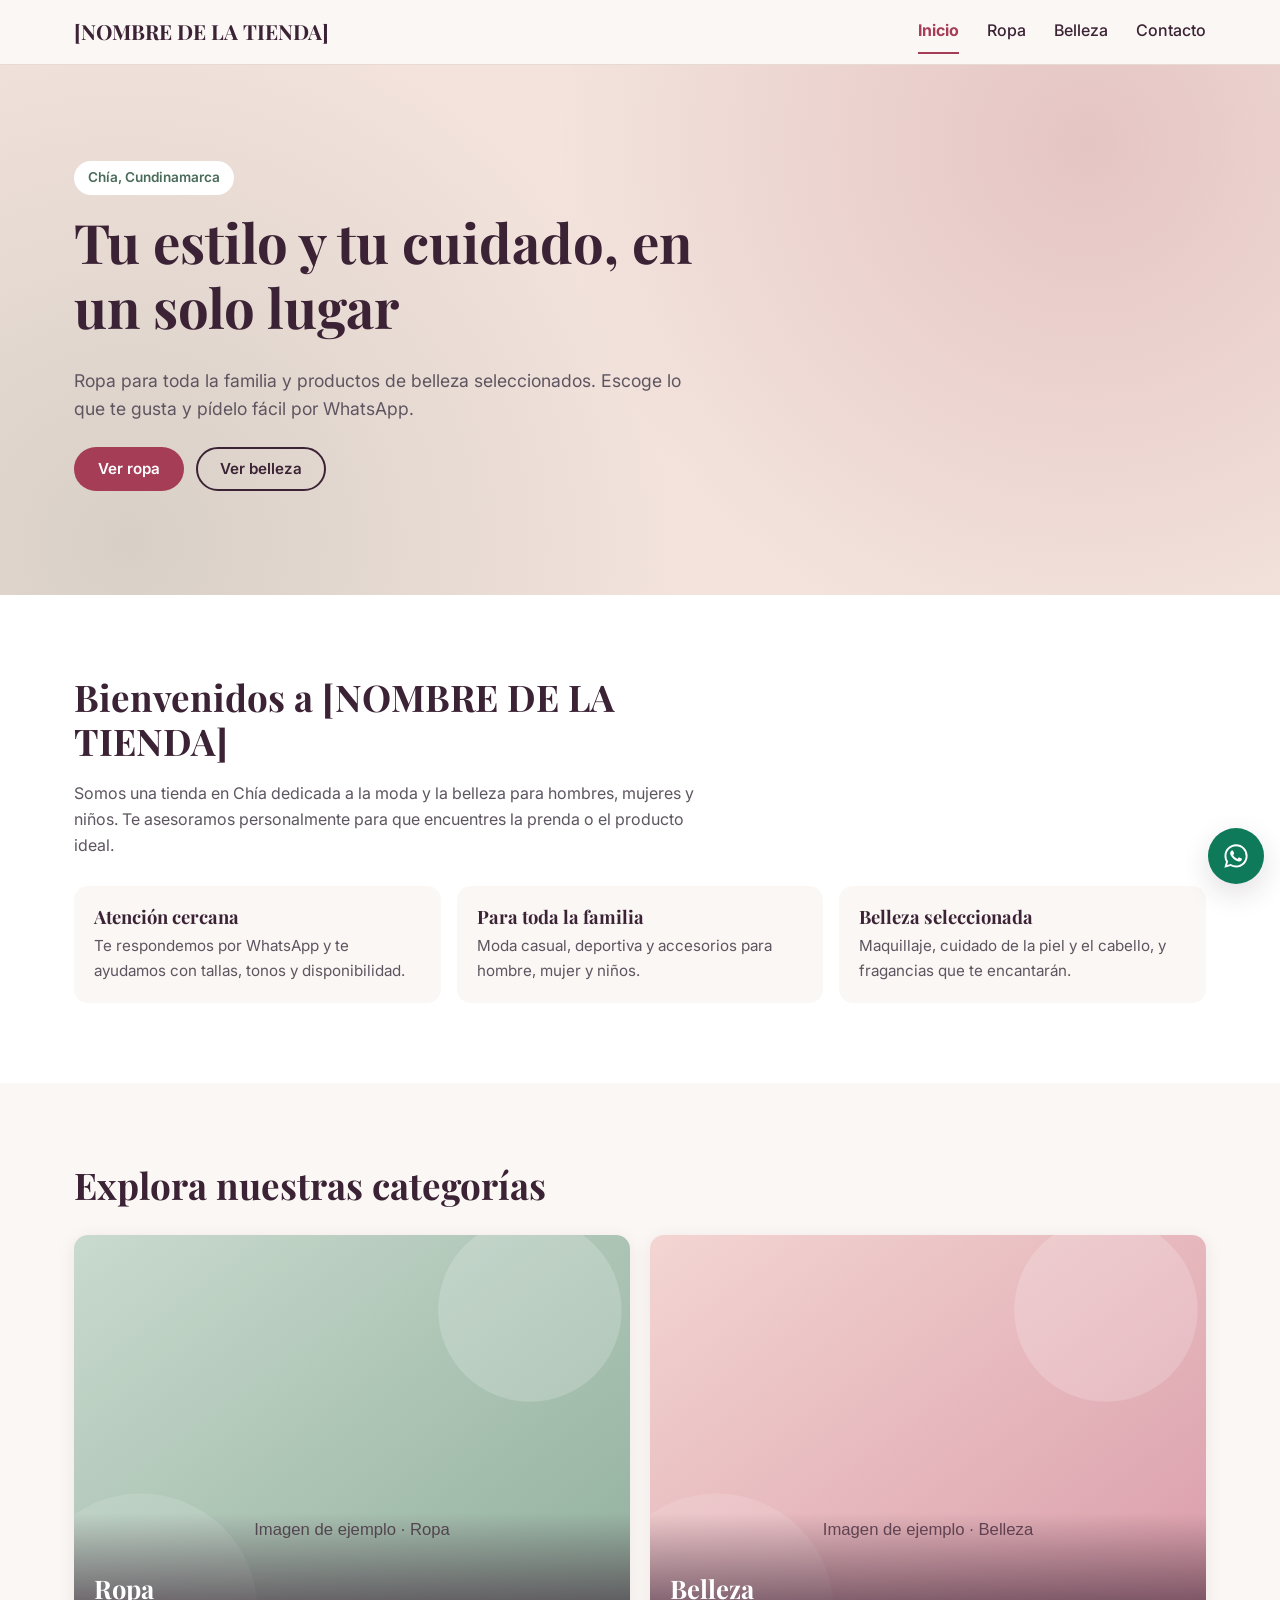
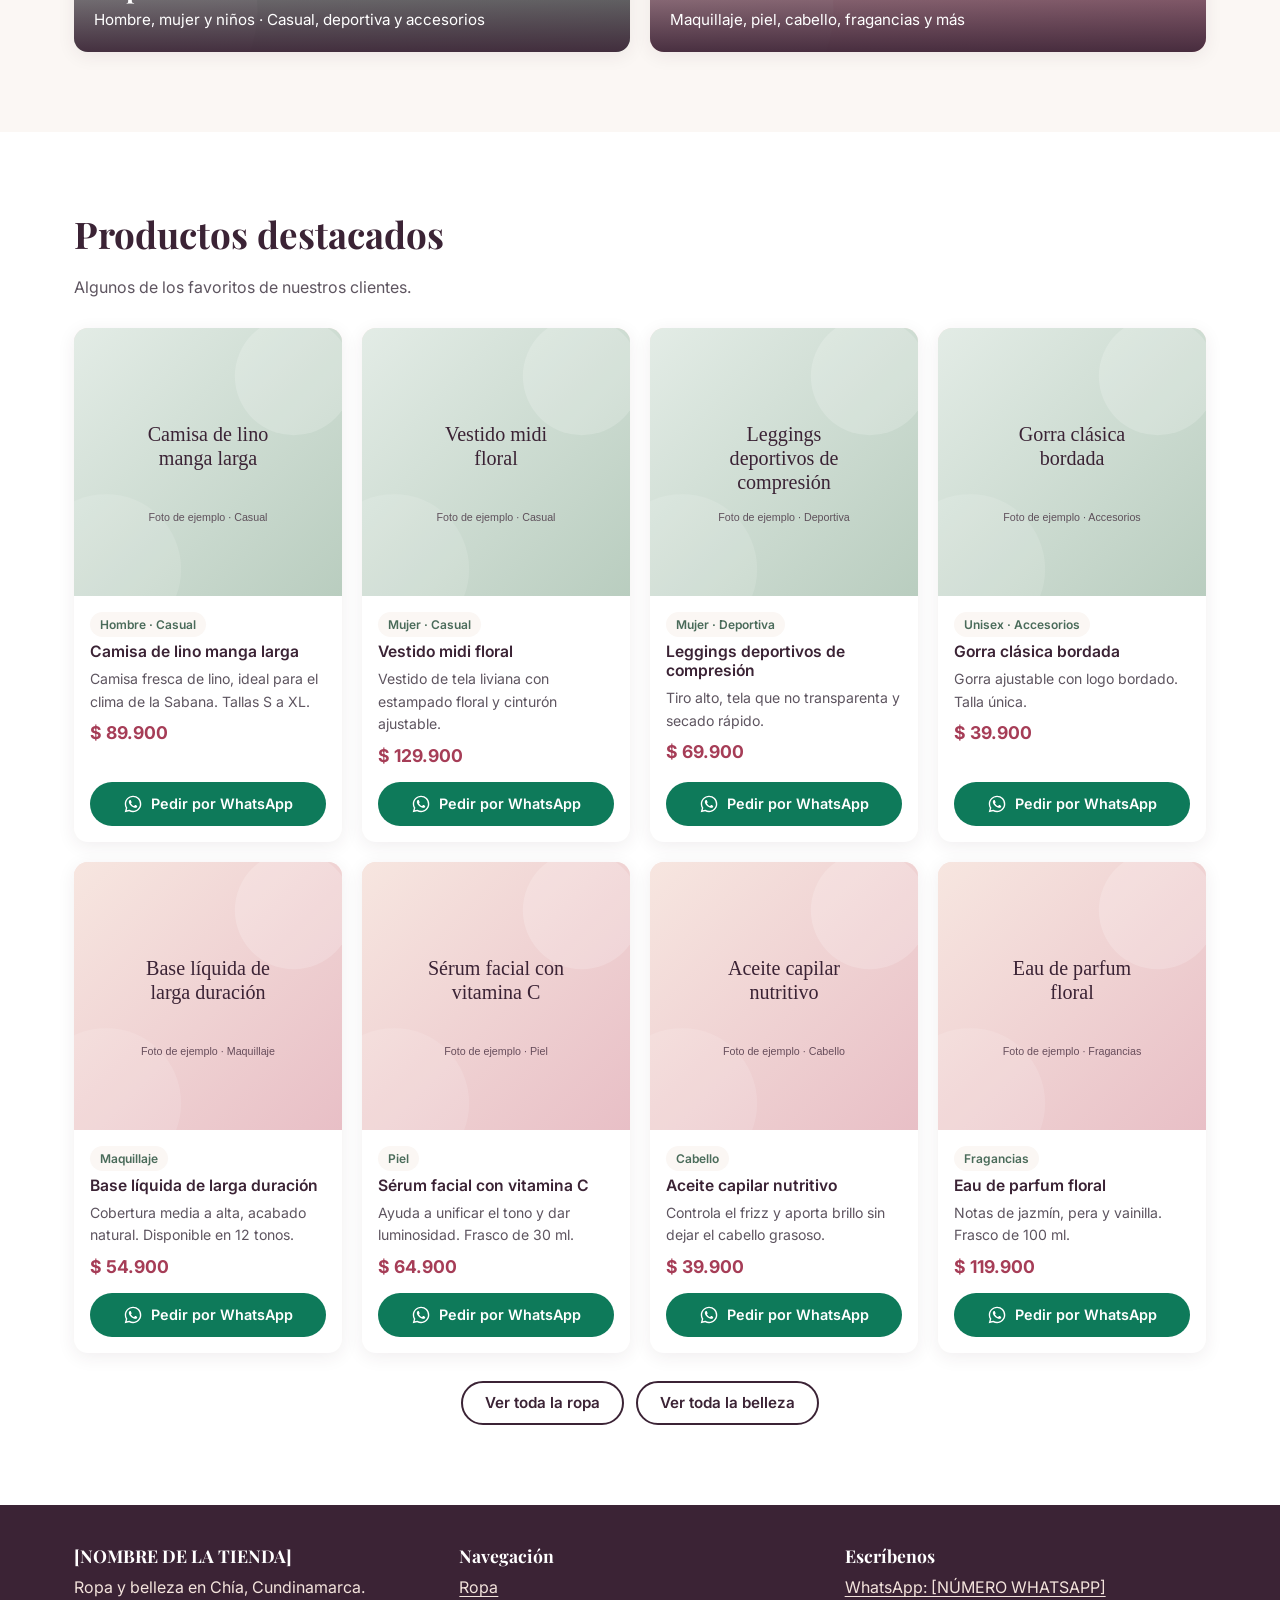
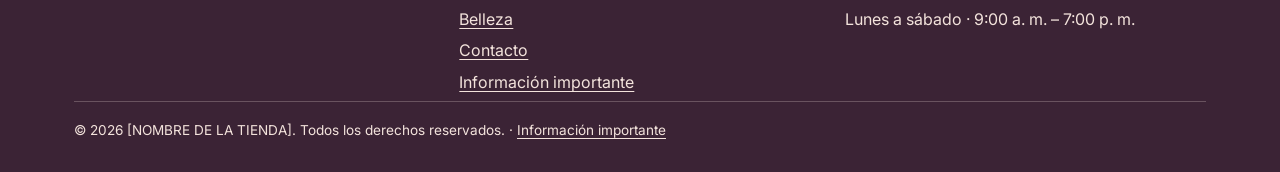
==== index.html @ 00185115 "Sitio web de tienda de ropa y belleza en HTML, CSS y JS puro - Páginas: inicio, ropa, belleza, conta" ====
<!DOCTYPE html>
<html lang="es-CO">
<head>
  <meta charset="UTF-8">
  <meta name="viewport" content="width=device-width, initial-scale=1">
  <title>[NOMBRE DE LA TIENDA] | Ropa y belleza en Chía</title>
  <meta name="description" content="[NOMBRE DE LA TIENDA]: ropa para hombre, mujer y niños, maquillaje, cuidado de la piel, cabello y fragancias en Chía, Cundinamarca. Pide por WhatsApp.">
  <meta name="theme-color" content="#3B2335">
  <link rel="icon" href="img/favicon.svg" type="image/svg+xml">
  <link rel="preconnect" href="https://fonts.googleapis.com">
  <link rel="preconnect" href="https://fonts.gstatic.com" crossorigin>
  <link href="https://fonts.googleapis.com/css2?family=Inter:wght@400;500;600;700&family=Playfair+Display:wght@600;700&display=swap" rel="stylesheet">
  <link rel="stylesheet" href="css/styles.css">
</head>
<body>
  <a class="saltar" href="#contenido">Saltar al contenido</a>

  <header class="header">
    <div class="contenedor">
      <a class="logo" href="index.html">[NOMBRE DE LA TIENDA]</a>
      <button class="menu-toggle" type="button" aria-expanded="false" aria-controls="menu-principal" aria-label="Abrir menú">
        <span class="barras" aria-hidden="true"></span>
      </button>
      <nav class="nav" id="menu-principal" aria-label="Principal">
        <ul>
          <li><a href="index.html" aria-current="page">Inicio</a></li>
          <li><a href="ropa.html">Ropa</a></li>
          <li><a href="belleza.html">Belleza</a></li>
          <li><a href="contacto.html">Contacto</a></li>
        </ul>
      </nav>
    </div>
  </header>

  <main id="contenido">
    <!-- Hero -->
    <section class="hero" aria-labelledby="titulo-hero">
      <div class="contenedor">
        <div class="hero-contenido">
          <span class="etiqueta">Chía, Cundinamarca</span>
          <h1 id="titulo-hero">Tu estilo y tu cuidado, en un solo lugar</h1>
          <p>Ropa para toda la familia y productos de belleza seleccionados. Escoge lo que te gusta y pídelo fácil por WhatsApp.</p>
          <div class="hero-acciones">
            <a class="btn btn-primario" href="ropa.html">Ver ropa</a>
            <a class="btn btn-secundario" href="belleza.html">Ver belleza</a>
          </div>
        </div>
      </div>
    </section>

    <!-- Presentación -->
    <section class="seccion seccion-alterna" aria-labelledby="titulo-nosotros">
      <div class="contenedor">
        <div class="seccion-encabezado">
          <h2 id="titulo-nosotros">Bienvenidos a [NOMBRE DE LA TIENDA]</h2>
          <p>Somos una tienda en Chía dedicada a la moda y la belleza para hombres, mujeres y niños. Te asesoramos personalmente para que encuentres la prenda o el producto ideal.</p>
        </div>
        <div class="valores">
          <div class="valor">
            <h3>Atención cercana</h3>
            <p>Te respondemos por WhatsApp y te ayudamos con tallas, tonos y disponibilidad.</p>
          </div>
          <div class="valor">
            <h3>Para toda la familia</h3>
            <p>Moda casual, deportiva y accesorios para hombre, mujer y niños.</p>
          </div>
          <div class="valor">
            <h3>Belleza seleccionada</h3>
            <p>Maquillaje, cuidado de la piel y el cabello, y fragancias que te encantarán.</p>
          </div>
        </div>
      </div>
    </section>

    <!-- Categorías -->
    <section class="seccion" aria-labelledby="titulo-categorias">
      <div class="contenedor">
        <div class="seccion-encabezado">
          <h2 id="titulo-categorias">Explora nuestras categorías</h2>
        </div>
        <div class="categorias">
          <a class="categoria-card" href="ropa.html">
            <img src="img/categoria-ropa.svg" alt="" width="800" height="600">
            <div class="texto">
              <h3>Ropa</h3>
              <p>Hombre, mujer y niños · Casual, deportiva y accesorios</p>
            </div>
          </a>
          <a class="categoria-card" href="belleza.html">
            <img src="img/categoria-belleza.svg" alt="" width="800" height="600">
            <div class="texto">
              <h3>Belleza</h3>
              <p>Maquillaje, piel, cabello, fragancias y más</p>
            </div>
          </a>
        </div>
      </div>
    </section>

    <!-- Destacados -->
    <section class="seccion seccion-alterna" aria-labelledby="titulo-destacados">
      <div class="contenedor">
        <div class="seccion-encabezado">
          <h2 id="titulo-destacados">Productos destacados</h2>
          <p>Algunos de los favoritos de nuestros clientes.</p>
        </div>
        <ul class="grid-productos" data-productos data-destacados data-limite="8" aria-busy="true">
          <li class="mensaje-estado">Cargando productos…</li>
        </ul>
        <div class="ver-mas">
          <a class="btn btn-secundario" href="ropa.html">Ver toda la ropa</a>
          <a class="btn btn-secundario" href="belleza.html">Ver toda la belleza</a>
        </div>
      </div>
    </section>
  </main>

  <footer class="footer">
    <div class="contenedor">
      <div class="footer-grid">
        <div>
          <h2>[NOMBRE DE LA TIENDA]</h2>
          <p>Ropa y belleza en Chía, Cundinamarca.</p>
        </div>
        <nav aria-label="Enlaces del pie de página">
          <h2>Navegación</h2>
          <ul>
            <li><a href="ropa.html">Ropa</a></li>
            <li><a href="belleza.html">Belleza</a></li>
            <li><a href="contacto.html">Contacto</a></li>
            <li><a href="aviso.html">Información importante</a></li>
          </ul>
        </nav>
        <div>
          <h2>Escríbenos</h2>
          <p><a href="#" data-whatsapp>WhatsApp: [NÚMERO WHATSAPP]</a></p>
          <p>Lunes a sábado · 9:00 a. m. – 7:00 p. m.</p>
        </div>
      </div>
      <p class="footer-legal">© <span data-anio>2026</span> [NOMBRE DE LA TIENDA]. Todos los derechos reservados. · <a href="aviso.html">Información importante</a></p>
    </div>
  </footer>

  <a class="whatsapp-flotante" href="#" data-whatsapp aria-label="Escríbenos por WhatsApp (se abre en una nueva pestaña)">
    <svg viewBox="0 0 24 24" aria-hidden="true" focusable="false" fill="currentColor"><path d="M12.04 2C6.58 2 2.13 6.45 2.13 11.91c0 1.75.46 3.45 1.32 4.95L2.05 22l5.25-1.38a9.9 9.9 0 0 0 4.74 1.21h.01c5.46 0 9.91-4.45 9.91-9.91 0-2.65-1.03-5.14-2.9-7.01A9.84 9.84 0 0 0 12.04 2Zm0 18.15h-.01a8.23 8.23 0 0 1-4.2-1.15l-.3-.18-3.12.82.83-3.04-.2-.31a8.2 8.2 0 0 1-1.26-4.38c0-4.54 3.7-8.24 8.25-8.24 2.2 0 4.27.86 5.83 2.42a8.18 8.18 0 0 1 2.41 5.83c0 4.54-3.7 8.23-8.23 8.23Zm4.52-6.16c-.25-.12-1.47-.72-1.69-.81-.23-.08-.39-.12-.56.13-.16.25-.64.81-.79.97-.14.17-.29.19-.54.06-.25-.12-1.05-.39-1.99-1.23-.74-.66-1.23-1.47-1.38-1.72-.14-.25-.01-.38.11-.51.11-.11.25-.29.37-.43.13-.15.17-.25.25-.42.08-.17.04-.31-.02-.43-.06-.13-.56-1.34-.76-1.84-.2-.48-.41-.42-.56-.43h-.48c-.17 0-.43.06-.66.31-.22.25-.86.85-.86 2.07 0 1.22.89 2.4 1.01 2.56.12.17 1.75 2.67 4.23 3.74.59.26 1.05.41 1.41.52.59.19 1.13.16 1.56.1.48-.07 1.47-.6 1.67-1.18.21-.58.21-1.07.14-1.18-.06-.1-.22-.16-.47-.29Z"/></svg>
  </a>

  <script src="js/main.js" defer></script>
</body>
</html>
---- css/styles.css ----
/* =========================================================
   [NOMBRE DE LA TIENDA] — Hoja de estilos principal
   Diseño mobile-first: los estilos base son para celular y
   las media queries (min-width) amplían para pantallas grandes.
   ========================================================= */

/* ---------- 1. Paleta y tokens (cambia aquí los colores) ---------- */
:root {
  /* Colores de marca */
  --color-primario: #3B2335;        /* Berenjena profundo: textos, header, footer */
  --color-acento: #A63D57;          /* Frambuesa: botones y llamados a la acción */
  --color-acento-hover: #8C2F47;
  --color-secundario: #4A6B5A;      /* Salvia: etiquetas y detalles de ropa */
  --color-nude: #F3E3DC;            /* Nude/rubor: fondos de secciones de belleza */
  --color-fondo: #FBF7F4;           /* Crema: fondo general */
  --color-superficie: #FFFFFF;      /* Tarjetas */
  --color-texto: #3B2335;
  --color-texto-suave: #5E5560;
  --color-borde: #E7DAD3;
  --color-whatsapp: #0E7A5A;        /* Verde oscuro (contraste AA con texto blanco) */
  --color-whatsapp-hover: #0A5F46;

  /* Tipografía */
  --fuente-titulos: "Playfair Display", Georgia, "Times New Roman", serif;
  --fuente-texto: "Inter", system-ui, -apple-system, "Segoe UI", Roboto, sans-serif;

  /* Espaciado, bordes y sombras */
  --radio: 14px;
  --radio-pill: 999px;
  --sombra: 0 4px 18px rgba(59, 35, 53, 0.08);
  --sombra-hover: 0 10px 28px rgba(59, 35, 53, 0.14);
  --ancho-max: 1180px;
  --gutter: 16px;
}

/* ---------- 2. Base ---------- */
*,
*::before,
*::after {
  box-sizing: border-box;
}

html {
  scroll-behavior: smooth;
}

body {
  margin: 0;
  font-family: var(--fuente-texto);
  font-size: 1rem;
  line-height: 1.6;
  color: var(--color-texto);
  background: var(--color-fondo);
  -webkit-font-smoothing: antialiased;
}

img {
  max-width: 100%;
  display: block;
}

h1, h2, h3 {
  font-family: var(--fuente-titulos);
  line-height: 1.2;
  margin: 0 0 0.5em;
  color: var(--color-primario);
}

h1 { font-size: clamp(2rem, 7vw, 3.4rem); }
h2 { font-size: clamp(1.6rem, 5vw, 2.3rem); }
h3 { font-size: 1.15rem; }

p { margin: 0 0 1em; }

a {
  color: var(--color-acento);
}

a:hover {
  color: var(--color-acento-hover);
}

:focus-visible {
  outline: 3px solid var(--color-acento);
  outline-offset: 3px;
  border-radius: 4px;
}

.contenedor {
  width: 100%;
  max-width: var(--ancho-max);
  margin-inline: auto;
  padding-inline: var(--gutter);
}

.visualmente-oculto {
  position: absolute !important;
  width: 1px;
  height: 1px;
  overflow: hidden;
  clip: rect(0 0 0 0);
  white-space: nowrap;
}

/* Enlace "saltar al contenido" para teclado y lectores de pantalla */
.saltar {
  position: absolute;
  left: 8px;
  top: -60px;
  z-index: 100;
  padding: 10px 16px;
  background: var(--color-primario);
  color: #fff;
  border-radius: var(--radio);
  text-decoration: none;
}

.saltar:focus {
  top: 8px;
  color: #fff;
}

/* ---------- 3. Botones ---------- */
.btn {
  display: inline-flex;
  align-items: center;
  justify-content: center;
  gap: 8px;
  min-height: 44px;            /* Área táctil cómoda en celular */
  padding: 10px 22px;
  border: 2px solid transparent;
  border-radius: var(--radio-pill);
  font: 600 0.95rem/1.2 var(--fuente-texto);
  text-decoration: none;
  cursor: pointer;
  transition: background-color 0.2s, color 0.2s, transform 0.2s, border-color 0.2s;
}

.btn:hover {
  transform: translateY(-1px);
}

.btn-primario {
  background: var(--color-acento);
  color: #fff;
}

.btn-primario:hover {
  background: var(--color-acento-hover);
  color: #fff;
}

.btn-secundario {
  background: transparent;
  color: var(--color-primario);
  border-color: var(--color-primario);
}

.btn-secundario:hover {
  background: var(--color-primario);
  color: #fff;
}

.btn-whatsapp {
  background: var(--color-whatsapp);
  color: #fff;
  width: 100%;
}

.btn-whatsapp:hover {
  background: var(--color-whatsapp-hover);
  color: #fff;
}

.btn-whatsapp svg {
  width: 20px;
  height: 20px;
  flex-shrink: 0;
}

/* ---------- 4. Header y navegación ---------- */
.header {
  position: sticky;
  top: 0;
  z-index: 50;
  background: rgba(251, 247, 244, 0.95);
  backdrop-filter: blur(8px);
  border-bottom: 1px solid var(--color-borde);
}

.header .contenedor {
  display: flex;
  align-items: center;
  justify-content: space-between;
  min-height: 64px;
}

.logo {
  font-family: var(--fuente-titulos);
  font-size: 1.3rem;
  font-weight: 700;
  color: var(--color-primario);
  text-decoration: none;
}

.logo:hover {
  color: var(--color-acento);
}

.menu-toggle {
  display: inline-flex;
  align-items: center;
  justify-content: center;
  width: 44px;
  height: 44px;
  padding: 0;
  background: transparent;
  border: 0;
  border-radius: 10px;
  cursor: pointer;
  color: var(--color-primario);
}

.menu-toggle .barras,
.menu-toggle .barras::before,
.menu-toggle .barras::after {
  display: block;
  width: 24px;
  height: 2px;
  background: currentColor;
  border-radius: 2px;
  transition: transform 0.25s, opacity 0.25s;
  position: relative;
}

.menu-toggle .barras::before,
.menu-toggle .barras::after {
  content: "";
  position: absolute;
  left: 0;
}

.menu-toggle .barras::before { top: -7px; }
.menu-toggle .barras::after { top: 7px; }

.menu-toggle[aria-expanded="true"] .barras { background: transparent; }
.menu-toggle[aria-expanded="true"] .barras::before { transform: translateY(7px) rotate(45deg); }
.menu-toggle[aria-expanded="true"] .barras::after { transform: translateY(-7px) rotate(-45deg); }

.nav {
  position: absolute;
  top: 100%;
  left: 0;
  right: 0;
  background: var(--color-fondo);
  border-bottom: 1px solid var(--color-borde);
  box-shadow: var(--sombra);
  display: none;
}

.nav.abierto {
  display: block;
}

.nav ul {
  list-style: none;
  margin: 0;
  padding: 8px var(--gutter) 16px;
}

.nav a {
  display: block;
  padding: 12px 4px;
  color: var(--color-primario);
  font-weight: 500;
  text-decoration: none;
  border-bottom: 1px solid var(--color-borde);
}

.nav li:last-child a {
  border-bottom: 0;
}

.nav a[aria-current="page"] {
  color: var(--color-acento);
  font-weight: 700;
}

/* ---------- 5. Hero ---------- */
.hero {
  position: relative;
  overflow: hidden;
  padding: 56px 0 64px;
  background:
    radial-gradient(circle at 85% 15%, rgba(166, 61, 87, 0.18), transparent 45%),
    radial-gradient(circle at 10% 90%, rgba(74, 107, 90, 0.16), transparent 45%),
    var(--color-nude);
}

.hero-contenido {
  max-width: 620px;
}

.hero .etiqueta {
  display: inline-block;
  margin-bottom: 14px;
  padding: 6px 14px;
  background: var(--color-superficie);
  border-radius: var(--radio-pill);
  font-size: 0.85rem;
  font-weight: 600;
  color: var(--color-secundario);
}

.hero p {
  font-size: 1.1rem;
  color: var(--color-texto-suave);
}

.hero-acciones {
  display: flex;
  flex-wrap: wrap;
  gap: 12px;
  margin-top: 24px;
}

/* ---------- 6. Secciones generales ---------- */
.seccion {
  padding: 56px 0;
}

.seccion-alterna {
  background: var(--color-superficie);
}

.seccion-encabezado {
  max-width: 640px;
  margin-bottom: 28px;
}

.seccion-encabezado p {
  color: var(--color-texto-suave);
}

.encabezado-pagina {
  padding: 40px 0 28px;
  background: var(--color-nude);
}

.encabezado-pagina p {
  color: var(--color-texto-suave);
  max-width: 640px;
  margin: 0;
}

/* Valores / presentación */
.valores {
  display: grid;
  gap: 16px;
  margin-top: 24px;
}

.valor {
  padding: 20px;
  background: var(--color-fondo);
  border-radius: var(--radio);
}

.valor h3 {
  margin-bottom: 6px;
}

.valor p {
  margin: 0;
  color: var(--color-texto-suave);
  font-size: 0.95rem;
}

/* ---------- 7. Tarjetas de categoría ---------- */
.categorias {
  display: grid;
  gap: 20px;
}

.categoria-card {
  position: relative;
  display: block;
  overflow: hidden;
  border-radius: var(--radio);
  box-shadow: var(--sombra);
  text-decoration: none;
  color: #fff;
  aspect-ratio: 4 / 3;
  transition: box-shadow 0.25s, transform 0.25s;
}

.categoria-card img {
  width: 100%;
  height: 100%;
  object-fit: cover;
  transition: transform 0.4s;
}

.categoria-card:hover {
  box-shadow: var(--sombra-hover);
  color: #fff;
}

.categoria-card:hover img {
  transform: scale(1.04);
}

.categoria-card .texto {
  position: absolute;
  inset: auto 0 0 0;
  padding: 60px 20px 20px;
  background: linear-gradient(to top, rgba(59, 35, 53, 0.92), rgba(59, 35, 53, 0));
}

.categoria-card h3 {
  color: #fff;
  font-size: 1.6rem;
  margin-bottom: 4px;
}

.categoria-card p {
  margin: 0;
  font-size: 0.95rem;
}

/* ---------- 8. Filtros ---------- */
.filtros {
  display: grid;
  gap: 16px;
  margin-bottom: 24px;
}

.grupo-filtro {
  border: 0;
  margin: 0;
  padding: 0;
  min-width: 0;
}

.grupo-filtro legend {
  padding: 0;
  margin-bottom: 8px;
  font-weight: 600;
  font-size: 0.9rem;
  color: var(--color-texto-suave);
}

.chips {
  display: flex;
  gap: 8px;
  overflow-x: auto;              /* En celular los chips se deslizan */
  padding-bottom: 4px;
  scrollbar-width: thin;
}

.chip {
  flex-shrink: 0;
  min-height: 40px;
  padding: 8px 18px;
  background: var(--color-superficie);
  border: 1.5px solid var(--color-borde);
  border-radius: var(--radio-pill);
  font: 500 0.9rem/1 var(--fuente-texto);
  color: var(--color-primario);
  cursor: pointer;
  transition: background-color 0.2s, border-color 0.2s, color 0.2s;
}

.chip:hover {
  border-color: var(--color-primario);
}

.chip[aria-pressed="true"] {
  background: var(--color-primario);
  border-color: var(--color-primario);
  color: #fff;
}

.resultado-conteo {
  margin: 0 0 16px;
  font-size: 0.9rem;
  color: var(--color-texto-suave);
}

/* ---------- 9. Tarjetas de producto ---------- */
.grid-productos {
  display: grid;
  grid-template-columns: repeat(2, minmax(0, 1fr));   /* 2 columnas incluso en celular */
  gap: 14px;
  list-style: none;
  margin: 0;
  padding: 0;
}

.producto {
  display: flex;
  flex-direction: column;
  background: var(--color-superficie);
  border-radius: var(--radio);
  box-shadow: var(--sombra);
  overflow: hidden;
  transition: box-shadow 0.25s, transform 0.25s;
}

.producto:hover {
  box-shadow: var(--sombra-hover);
  transform: translateY(-2px);
}

.producto-imagen {
  aspect-ratio: 1 / 1;
  background: var(--color-nude);
}

.producto-imagen img {
  width: 100%;
  height: 100%;
  object-fit: cover;
}

.producto-info {
  display: flex;
  flex-direction: column;
  flex: 1;
  gap: 6px;
  padding: 12px;
}

.producto-etiqueta {
  align-self: flex-start;
  padding: 3px 10px;
  border-radius: var(--radio-pill);
  background: var(--color-fondo);
  color: var(--color-secundario);
  font-size: 0.75rem;
  font-weight: 600;
}

.producto h3 {
  font-family: var(--fuente-texto);
  font-size: 0.98rem;
  font-weight: 600;
  margin: 0;
}

.producto-descripcion {
  display: none;              /* Oculta en celular para tarjetas compactas */
  margin: 0;
  font-size: 0.88rem;
  color: var(--color-texto-suave);
}

.producto-precio {
  margin: 0 0 6px;
  font-size: 1.1rem;
  font-weight: 700;
  color: var(--color-acento);
}

.producto .btn-whatsapp {
  margin-top: auto;
  padding: 10px 12px;
  font-size: 0.85rem;
}

.mensaje-estado {
  grid-column: 1 / -1;
  padding: 28px 20px;
  background: var(--color-superficie);
  border: 1.5px dashed var(--color-borde);
  border-radius: var(--radio);
  text-align: center;
  color: var(--color-texto-suave);
}

.mensaje-estado code {
  background: var(--color-fondo);
  padding: 2px 6px;
  border-radius: 4px;
}

.ver-mas {
  margin-top: 28px;
  display: flex;
  flex-wrap: wrap;
  gap: 12px;
  justify-content: center;
}

/* ---------- 10. Contacto ---------- */
.contacto-grid {
  display: grid;
  gap: 20px;
}

.tarjeta {
  padding: 24px;
  background: var(--color-superficie);
  border-radius: var(--radio);
  box-shadow: var(--sombra);
}

.tarjeta-separada {
  margin-top: 20px;
}

.tarjeta h2 {
  font-size: 1.4rem;
}

.lista-contacto {
  list-style: none;
  margin: 0 0 20px;
  padding: 0;
}

.lista-contacto li {
  padding: 10px 0;
  border-bottom: 1px solid var(--color-borde);
}

.lista-contacto li:last-child {
  border-bottom: 0;
}

.lista-contacto strong {
  display: block;
  font-size: 0.85rem;
  color: var(--color-texto-suave);
  font-weight: 600;
}

.horario {
  width: 100%;
  border-collapse: collapse;
}

.horario th,
.horario td {
  padding: 10px 0;
  text-align: left;
  border-bottom: 1px solid var(--color-borde);
}

.horario td {
  text-align: right;
}

.horario tr:last-child th,
.horario tr:last-child td {
  border-bottom: 0;
}

.mapa {
  width: 100%;
  aspect-ratio: 4 / 3;
  border: 0;
  border-radius: var(--radio);
}

/* ---------- 11. Aviso legal ---------- */
.texto-legal {
  max-width: 760px;
}

.texto-legal h2 {
  font-size: 1.35rem;
  margin-top: 1.8em;
}

.marcador {
  padding: 12px 16px;
  background: var(--color-nude);
  border-left: 4px solid var(--color-acento);
  border-radius: 6px;
  color: var(--color-texto);
}

/* ---------- 12. Footer ---------- */
.footer {
  padding: 40px 0 24px;
  background: var(--color-primario);
  color: var(--color-nude);
}

.footer-grid {
  display: grid;
  gap: 24px;
}

.footer h2 {
  font-size: 1.1rem;
  color: #fff;
}

.footer p {
  margin: 0 0 6px;
}

.footer ul {
  list-style: none;
  margin: 0;
  padding: 0;
}

.footer li {
  margin-bottom: 6px;
}

.footer a {
  color: var(--color-nude);
  text-decoration: underline;
  text-underline-offset: 3px;
}

.footer a:hover {
  color: #fff;
}

.footer :focus-visible {
  outline-color: #fff;
}

.footer-legal {
  margin-top: 28px;
  padding-top: 18px;
  border-top: 1px solid rgba(243, 227, 220, 0.25);
  font-size: 0.85rem;
}

/* Botón flotante de WhatsApp */
.whatsapp-flotante {
  position: fixed;
  right: 16px;
  bottom: 16px;
  z-index: 40;
  display: inline-flex;
  align-items: center;
  justify-content: center;
  width: 56px;
  height: 56px;
  border-radius: 50%;
  background: var(--color-whatsapp);
  color: #fff;
  box-shadow: var(--sombra-hover);
  transition: transform 0.2s, background-color 0.2s;
}

.whatsapp-flotante:hover {
  background: var(--color-whatsapp-hover);
  color: #fff;
  transform: scale(1.06);
}

.whatsapp-flotante svg {
  width: 28px;
  height: 28px;
}

/* ---------- 13. Pantallas medianas (tablet) ---------- */
@media (min-width: 640px) {
  :root {
    --gutter: 24px;
  }

  .valores {
    grid-template-columns: repeat(3, 1fr);
  }

  .categorias {
    grid-template-columns: repeat(2, 1fr);
  }

  .grid-productos {
    grid-template-columns: repeat(3, minmax(0, 1fr));
    gap: 20px;
  }

  .producto-info {
    padding: 16px;
  }

  .producto-descripcion {
    display: block;
  }

  .producto .btn-whatsapp {
    font-size: 0.9rem;
  }

  .filtros {
    grid-template-columns: repeat(auto-fit, minmax(260px, 1fr));
  }

  .chips {
    flex-wrap: wrap;
    overflow: visible;
  }

  .footer-grid {
    grid-template-columns: repeat(3, 1fr);
  }
}

/* ---------- 14. Pantallas grandes (escritorio) ---------- */
@media (min-width: 960px) {
  .menu-toggle {
    display: none;
  }

  .nav,
  .nav.abierto {
    position: static;
    display: block;
    background: transparent;
    border: 0;
    box-shadow: none;
  }

  .nav ul {
    display: flex;
    gap: 28px;
    padding: 0;
  }

  .nav a {
    padding: 8px 0;
    border-bottom: 2px solid transparent;
  }

  .nav li:last-child a {
    border-bottom: 2px solid transparent;
  }

  .nav a:hover,
  .nav a[aria-current="page"] {
    border-bottom-color: var(--color-acento);
  }

  .hero {
    padding: 96px 0 104px;
  }

  .seccion {
    padding: 80px 0;
  }

  .grid-productos {
    grid-template-columns: repeat(4, minmax(0, 1fr));
  }

  .contacto-grid {
    grid-template-columns: 1fr 1fr;
    align-items: start;
  }
}

/* Respeta a quienes prefieren menos animaciones */
@media (prefers-reduced-motion: reduce) {
  *,
  *::before,
  *::after {
    transition: none !important;
    animation: none !important;
    scroll-behavior: auto !important;
  }
}
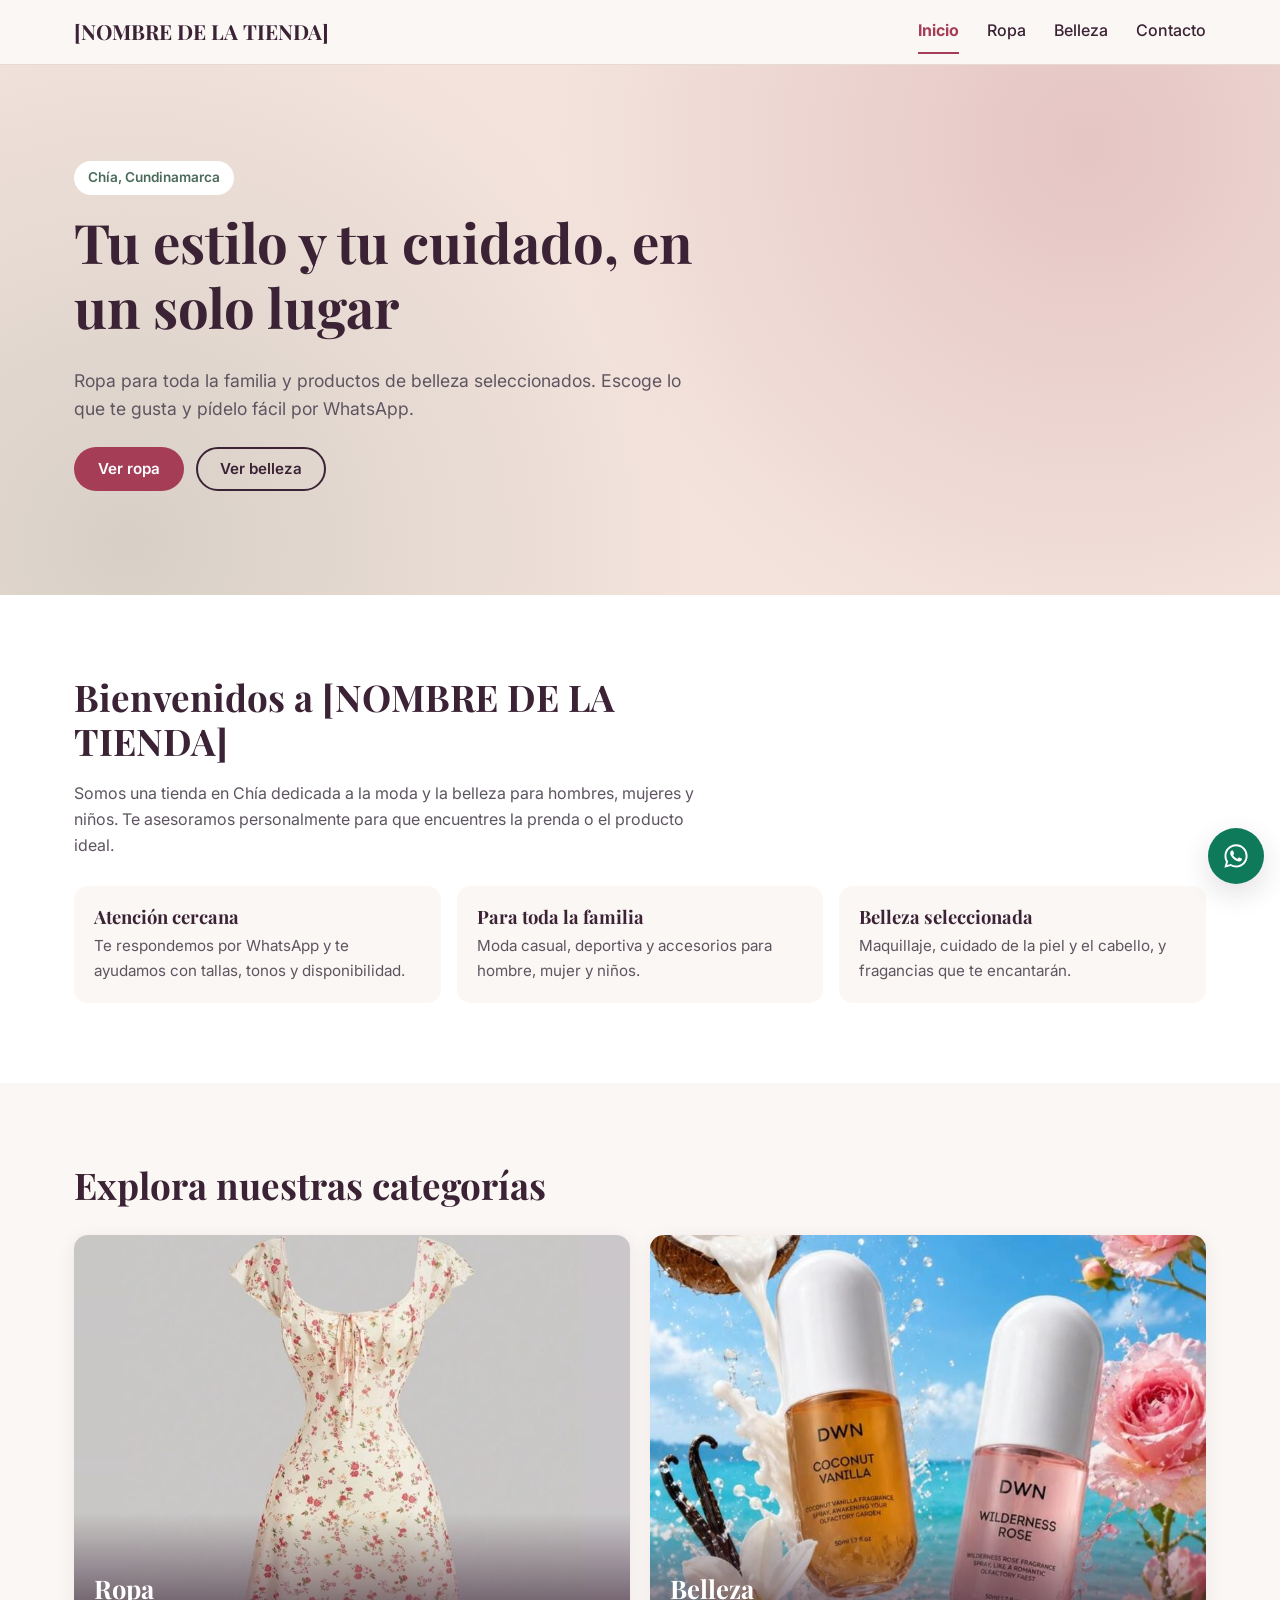
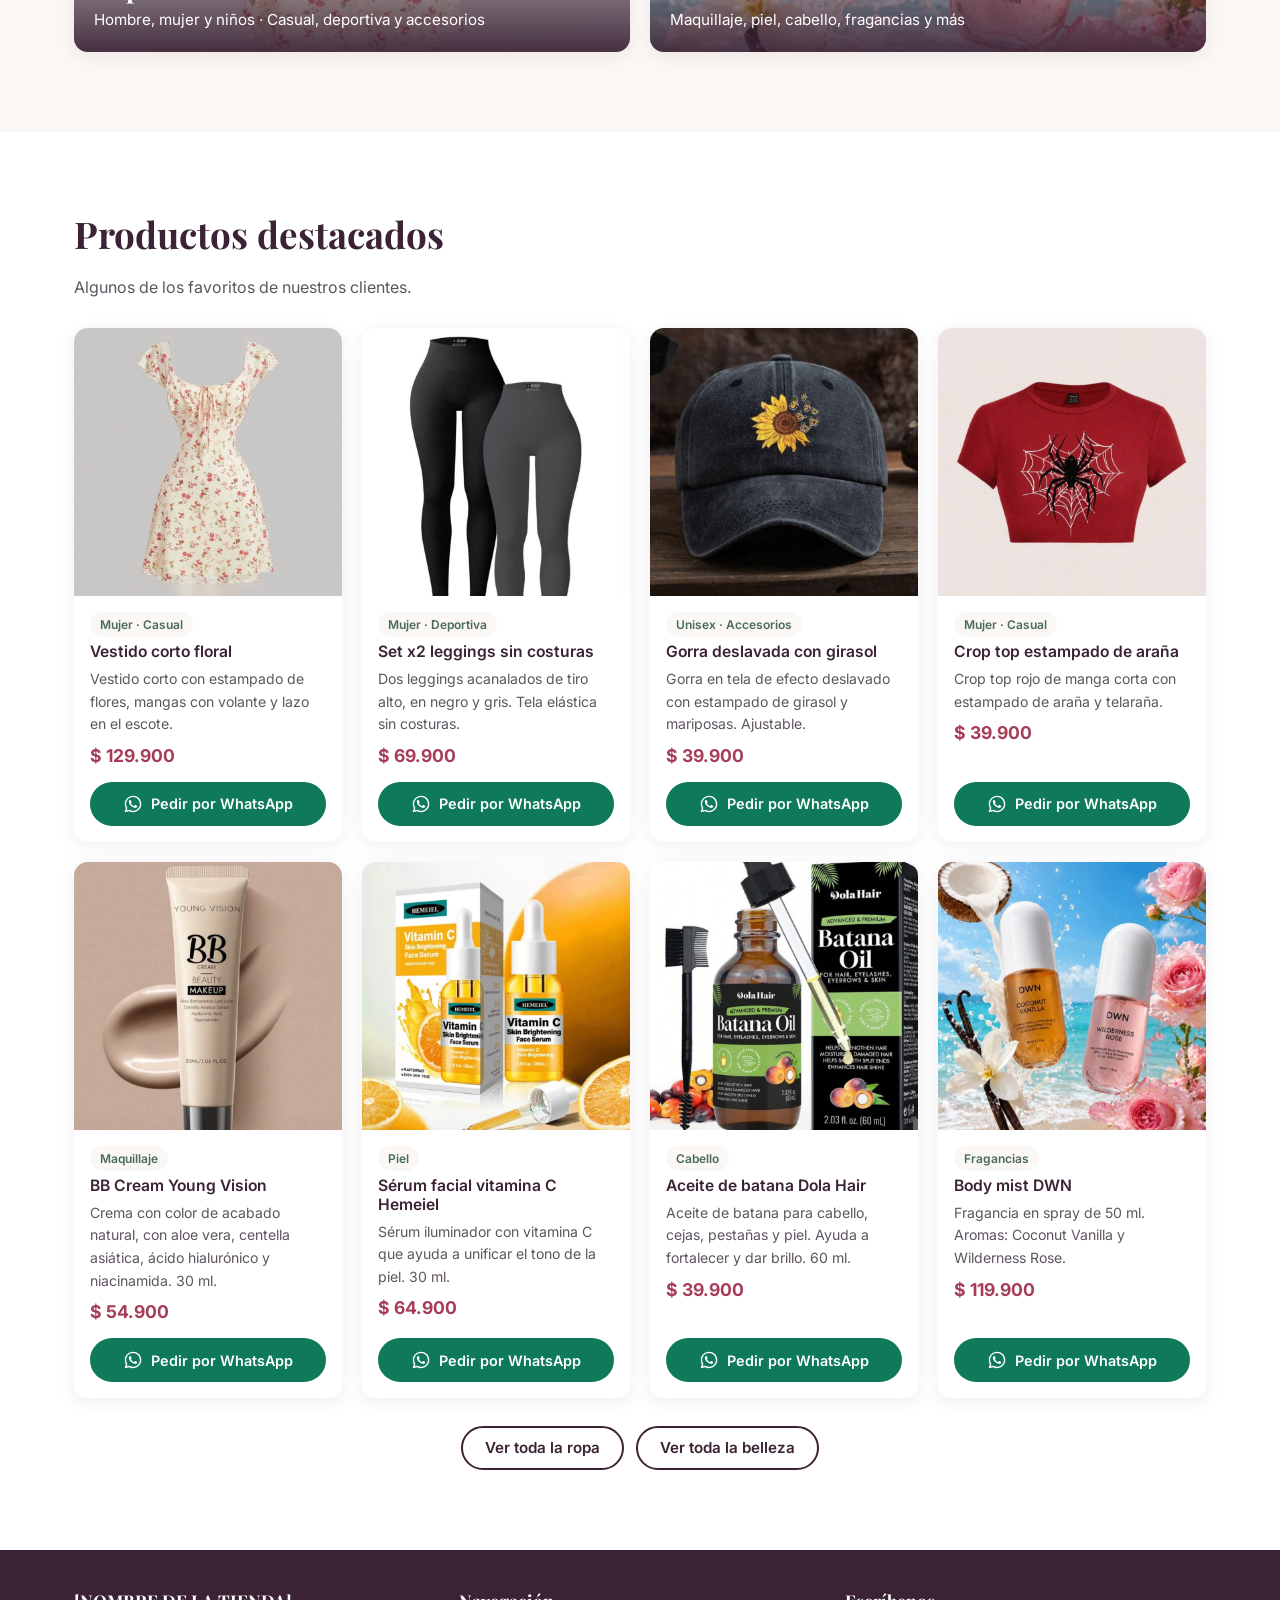
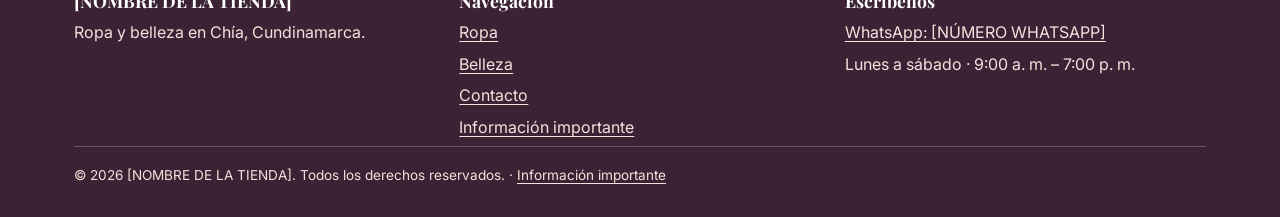
==== commit 3829afae: "Agregar fotos reales de productos y actualizar catálogo - 14 fotos optimizadas (800x800 JPG) sin mar" ====
--- a/index.html
+++ b/index.html
@@ -80,14 +80,14 @@
         </div>
         <div class="categorias">
           <a class="categoria-card" href="ropa.html">
-            <img src="img/categoria-ropa.svg" alt="" width="800" height="600">
+            <img src="img/categoria-ropa.jpg" alt="" width="800" height="600">
             <div class="texto">
               <h3>Ropa</h3>
               <p>Hombre, mujer y niños · Casual, deportiva y accesorios</p>
             </div>
           </a>
           <a class="categoria-card" href="belleza.html">
-            <img src="img/categoria-belleza.svg" alt="" width="800" height="600">
+            <img src="img/categoria-belleza.jpg" alt="" width="800" height="600">
             <div class="texto">
               <h3>Belleza</h3>
               <p>Maquillaje, piel, cabello, fragancias y más</p>
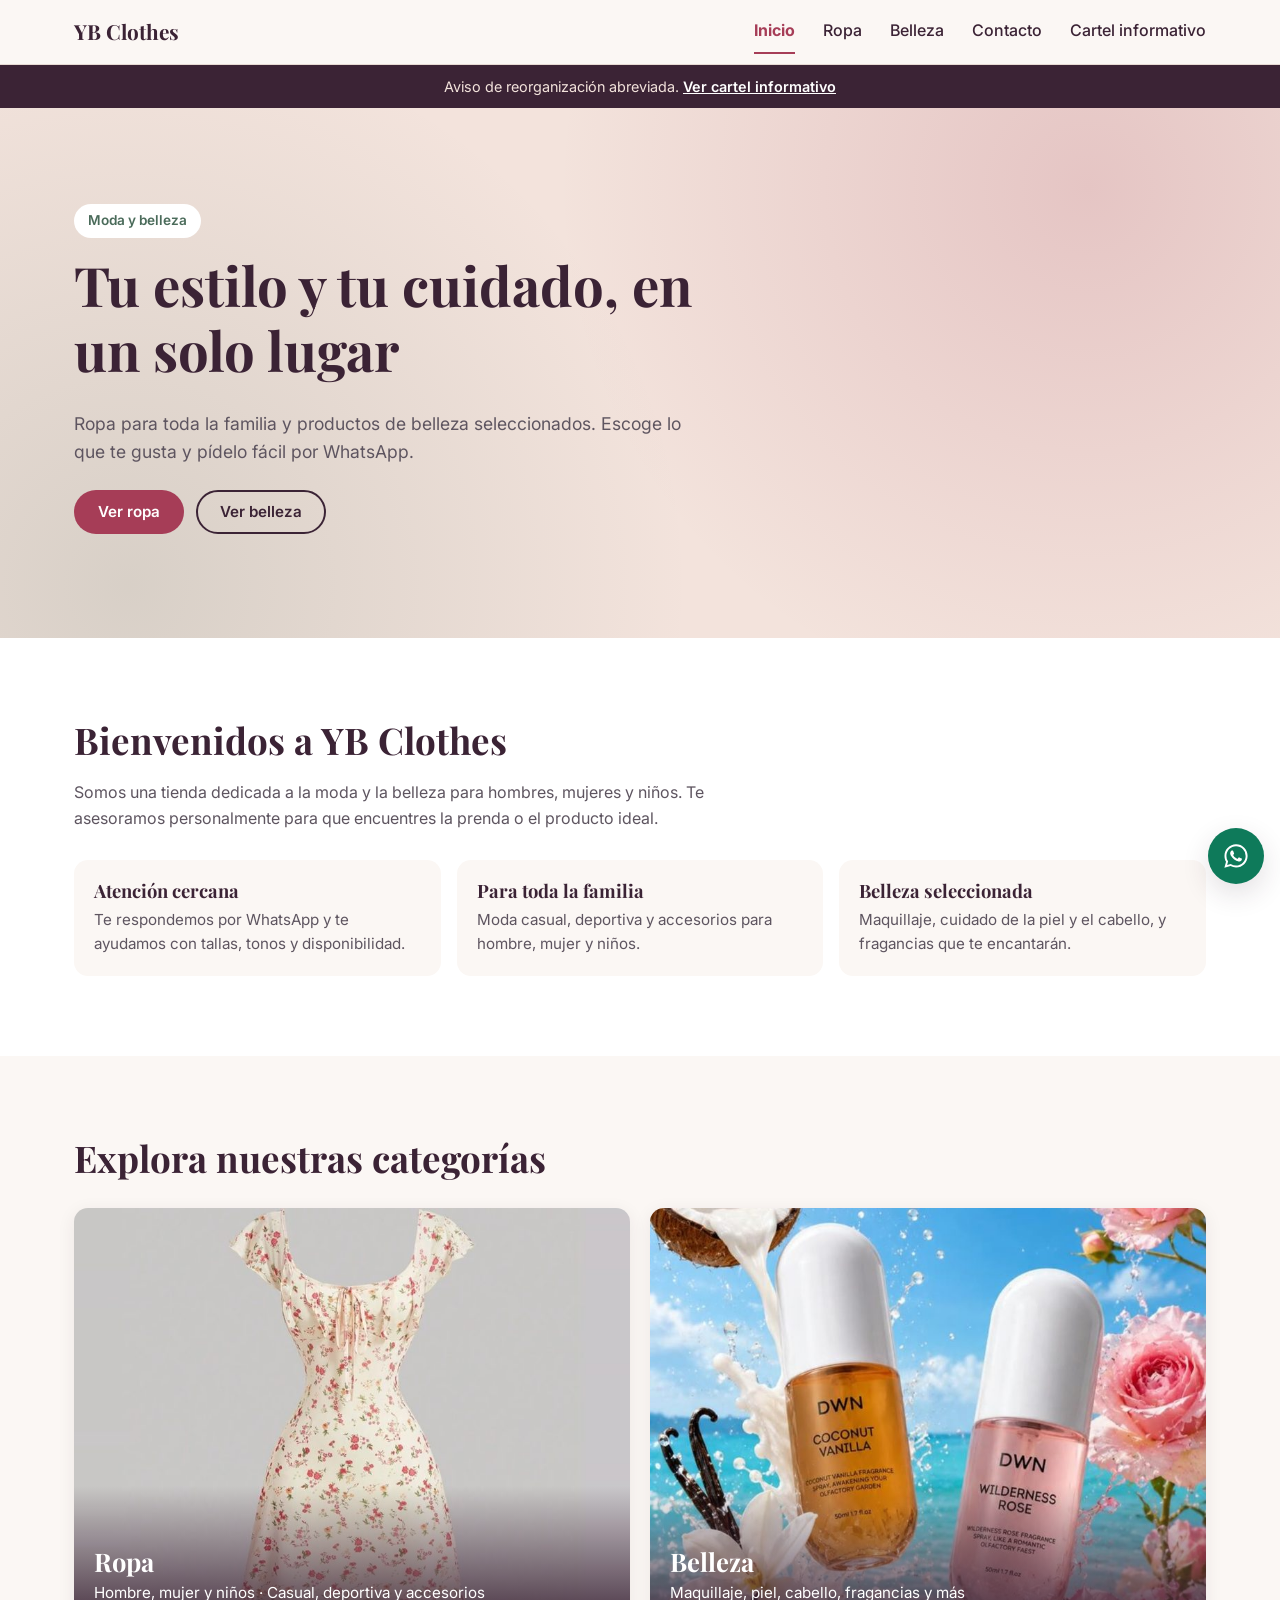
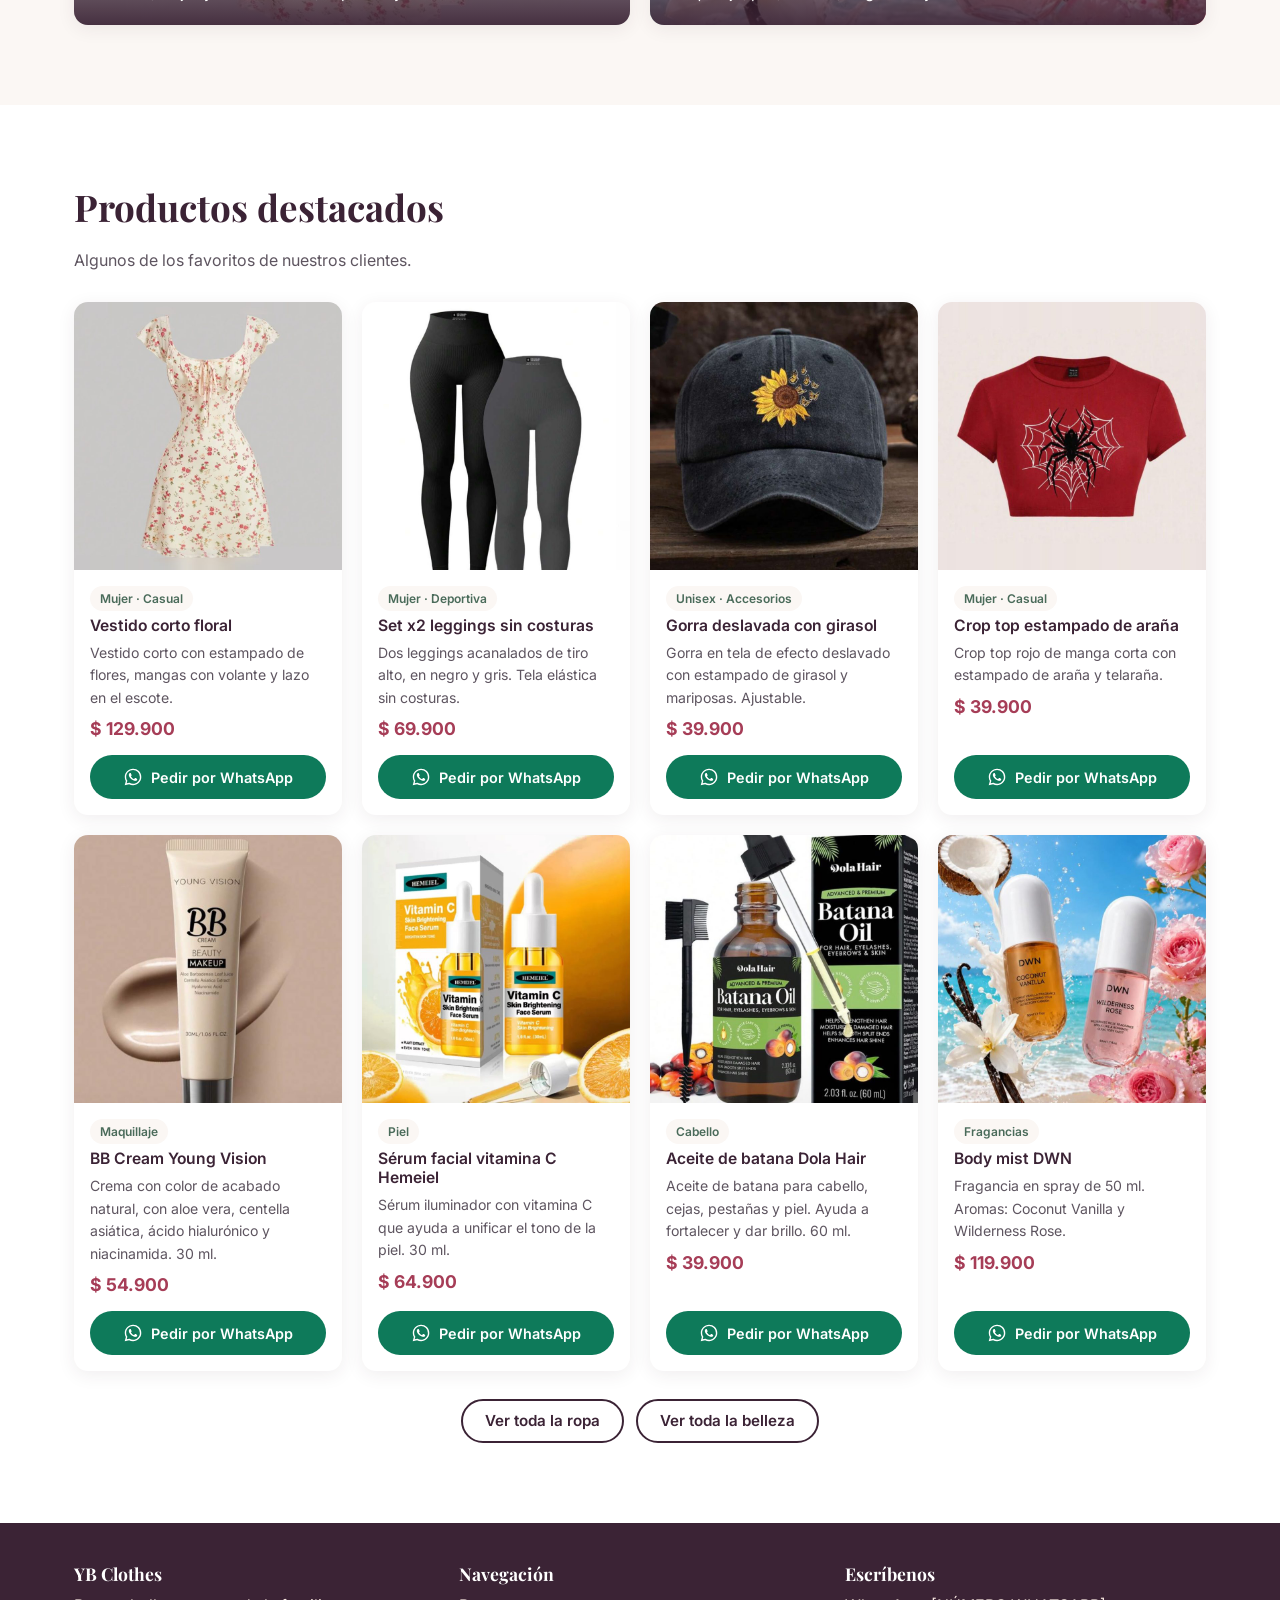
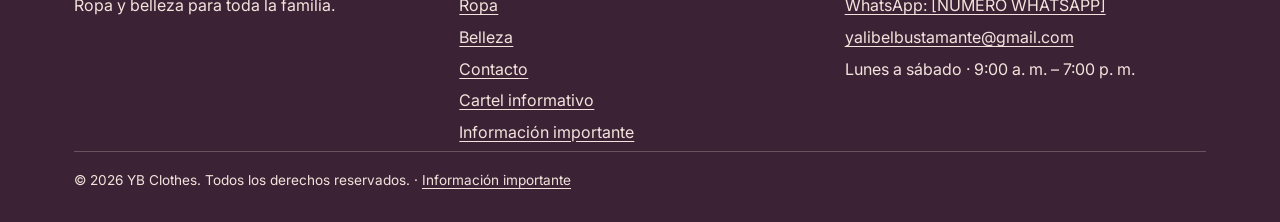
==== commit 067ba417: "Renombrar a YB Clothes, agregar cartel informativo y correo de contacto - Nombre de la tienda: YB Cl" ====
--- a/index.html
+++ b/index.html
@@ -3,8 +3,8 @@
 <head>
   <meta charset="UTF-8">
   <meta name="viewport" content="width=device-width, initial-scale=1">
-  <title>[NOMBRE DE LA TIENDA] | Ropa y belleza en Chía</title>
-  <meta name="description" content="[NOMBRE DE LA TIENDA]: ropa para hombre, mujer y niños, maquillaje, cuidado de la piel, cabello y fragancias en Chía, Cundinamarca. Pide por WhatsApp.">
+  <title>YB Clothes | Ropa y belleza</title>
+  <meta name="description" content="YB Clothes: ropa para hombre, mujer y niños, maquillaje, cuidado de la piel, cabello y fragancias. Pide por WhatsApp.">
   <meta name="theme-color" content="#3B2335">
   <link rel="icon" href="img/favicon.svg" type="image/svg+xml">
   <link rel="preconnect" href="https://fonts.googleapis.com">
@@ -17,7 +17,7 @@
 
   <header class="header">
     <div class="contenedor">
-      <a class="logo" href="index.html">[NOMBRE DE LA TIENDA]</a>
+      <a class="logo" href="index.html">YB Clothes</a>
       <button class="menu-toggle" type="button" aria-expanded="false" aria-controls="menu-principal" aria-label="Abrir menú">
         <span class="barras" aria-hidden="true"></span>
       </button>
@@ -27,17 +27,20 @@
           <li><a href="ropa.html">Ropa</a></li>
           <li><a href="belleza.html">Belleza</a></li>
           <li><a href="contacto.html">Contacto</a></li>
+          <li><a href="cartel.html">Cartel informativo</a></li>
         </ul>
       </nav>
     </div>
   </header>
 
   <main id="contenido">
+    <p class="aviso-barra"><span>Aviso de reorganización abreviada.</span> <a href="cartel.html">Ver cartel informativo</a></p>
+
     <!-- Hero -->
     <section class="hero" aria-labelledby="titulo-hero">
       <div class="contenedor">
         <div class="hero-contenido">
-          <span class="etiqueta">Chía, Cundinamarca</span>
+          <span class="etiqueta">Moda y belleza</span>
           <h1 id="titulo-hero">Tu estilo y tu cuidado, en un solo lugar</h1>
           <p>Ropa para toda la familia y productos de belleza seleccionados. Escoge lo que te gusta y pídelo fácil por WhatsApp.</p>
           <div class="hero-acciones">
@@ -52,8 +55,8 @@
     <section class="seccion seccion-alterna" aria-labelledby="titulo-nosotros">
       <div class="contenedor">
         <div class="seccion-encabezado">
-          <h2 id="titulo-nosotros">Bienvenidos a [NOMBRE DE LA TIENDA]</h2>
-          <p>Somos una tienda en Chía dedicada a la moda y la belleza para hombres, mujeres y niños. Te asesoramos personalmente para que encuentres la prenda o el producto ideal.</p>
+          <h2 id="titulo-nosotros">Bienvenidos a YB Clothes</h2>
+          <p>Somos una tienda dedicada a la moda y la belleza para hombres, mujeres y niños. Te asesoramos personalmente para que encuentres la prenda o el producto ideal.</p>
         </div>
         <div class="valores">
           <div class="valor">
@@ -119,8 +122,8 @@
     <div class="contenedor">
       <div class="footer-grid">
         <div>
-          <h2>[NOMBRE DE LA TIENDA]</h2>
-          <p>Ropa y belleza en Chía, Cundinamarca.</p>
+          <h2>YB Clothes</h2>
+          <p>Ropa y belleza para toda la familia.</p>
         </div>
         <nav aria-label="Enlaces del pie de página">
           <h2>Navegación</h2>
@@ -128,16 +131,18 @@
             <li><a href="ropa.html">Ropa</a></li>
             <li><a href="belleza.html">Belleza</a></li>
             <li><a href="contacto.html">Contacto</a></li>
+            <li><a href="cartel.html">Cartel informativo</a></li>
             <li><a href="aviso.html">Información importante</a></li>
           </ul>
         </nav>
         <div>
           <h2>Escríbenos</h2>
           <p><a href="#" data-whatsapp>WhatsApp: [NÚMERO WHATSAPP]</a></p>
+          <p><a href="mailto:yalibelbustamante@gmail.com">yalibelbustamante@gmail.com</a></p>
           <p>Lunes a sábado · 9:00 a. m. – 7:00 p. m.</p>
         </div>
       </div>
-      <p class="footer-legal">© <span data-anio>2026</span> [NOMBRE DE LA TIENDA]. Todos los derechos reservados. · <a href="aviso.html">Información importante</a></p>
+      <p class="footer-legal">© <span data-anio>2026</span> YB Clothes. Todos los derechos reservados. · <a href="aviso.html">Información importante</a></p>
     </div>
   </footer>
 
--- a/css/styles.css
+++ b/css/styles.css
@@ -1,5 +1,5 @@
 /* =========================================================
-   [NOMBRE DE LA TIENDA] — Hoja de estilos principal
+   YB Clothes — Hoja de estilos principal
    Diseño mobile-first: los estilos base son para celular y
    las media queries (min-width) amplían para pantallas grandes.
    ========================================================= */
@@ -605,10 +605,6 @@
   box-shadow: var(--sombra);
 }
 
-.tarjeta-separada {
-  margin-top: 20px;
-}
-
 .tarjeta h2 {
   font-size: 1.4rem;
 }
@@ -649,6 +645,8 @@
 
 .horario td {
   text-align: right;
+  white-space: nowrap;
+  padding-left: 12px;
 }
 
 .horario tr:last-child th,
@@ -656,11 +654,91 @@
   border-bottom: 0;
 }
 
-.mapa {
-  width: 100%;
-  aspect-ratio: 4 / 3;
-  border: 0;
+/* ---------- Cartel informativo ---------- */
+.aviso-barra {
+  margin: 0;
+  padding: 10px var(--gutter);
+  background: var(--color-primario);
+  color: var(--color-nude);
+  font-size: 0.9rem;
+  text-align: center;
+}
+
+.aviso-barra a {
+  color: #fff;
+  font-weight: 600;
+}
+
+.aviso-barra :focus-visible {
+  outline-color: #fff;
+}
+
+.acciones-cartel {
+  display: flex;
+  flex-wrap: wrap;
+  gap: 12px;
+  margin-bottom: 24px;
+}
+
+.cartel {
+  max-width: 820px;
+  padding: 28px 20px;
+  background: var(--color-superficie);
+  border: 2px solid var(--color-primario);
   border-radius: var(--radio);
+  box-shadow: var(--sombra);
+  font-family: "Book Antiqua", Palatino, Georgia, serif;
+  font-size: 1.05rem;
+  line-height: 1.7;
+}
+
+.cartel h2 {
+  font-size: 1.25rem;
+  text-align: center;
+  letter-spacing: 0.02em;
+  margin-bottom: 1em;
+}
+
+.cartel-centro {
+  text-align: center;
+}
+
+.cartel-destacado {
+  padding: 14px 16px;
+  background: var(--color-nude);
+  border-left: 4px solid var(--color-acento);
+  border-radius: 6px;
+}
+
+.cartel-firma {
+  margin-top: 1.6em;
+}
+
+.cartel-nota {
+  margin: 1.6em 0 0;
+  padding-top: 14px;
+  border-top: 1px solid var(--color-borde);
+  font-family: var(--fuente-texto);
+  font-size: 0.82rem;
+  text-align: left;
+  color: var(--color-texto-suave);
+}
+
+.cartel-codigo {
+  word-break: break-all;
+}
+
+.cartel-aclaracion {
+  max-width: 820px;
+  margin: 14px 0 0;
+  font-size: 0.88rem;
+  color: var(--color-texto-suave);
+}
+
+/* El visor de PDF solo se muestra en pantallas grandes;
+   en celular los navegadores no lo muestran bien y se usa el botón de descarga */
+.visor-pdf {
+  display: none;
 }
 
 /* ---------- 11. Aviso legal ---------- */
@@ -858,6 +936,21 @@
     grid-template-columns: 1fr 1fr;
     align-items: start;
   }
+
+  .cartel {
+    padding: 48px 56px;
+    text-align: justify;
+  }
+
+  .visor-pdf {
+    display: block;
+    width: 100%;
+    max-width: 820px;
+    height: 1100px;
+    margin-top: 32px;
+    border: 1px solid var(--color-borde);
+    border-radius: var(--radio);
+  }
 }
 
 /* Respeta a quienes prefieren menos animaciones */
